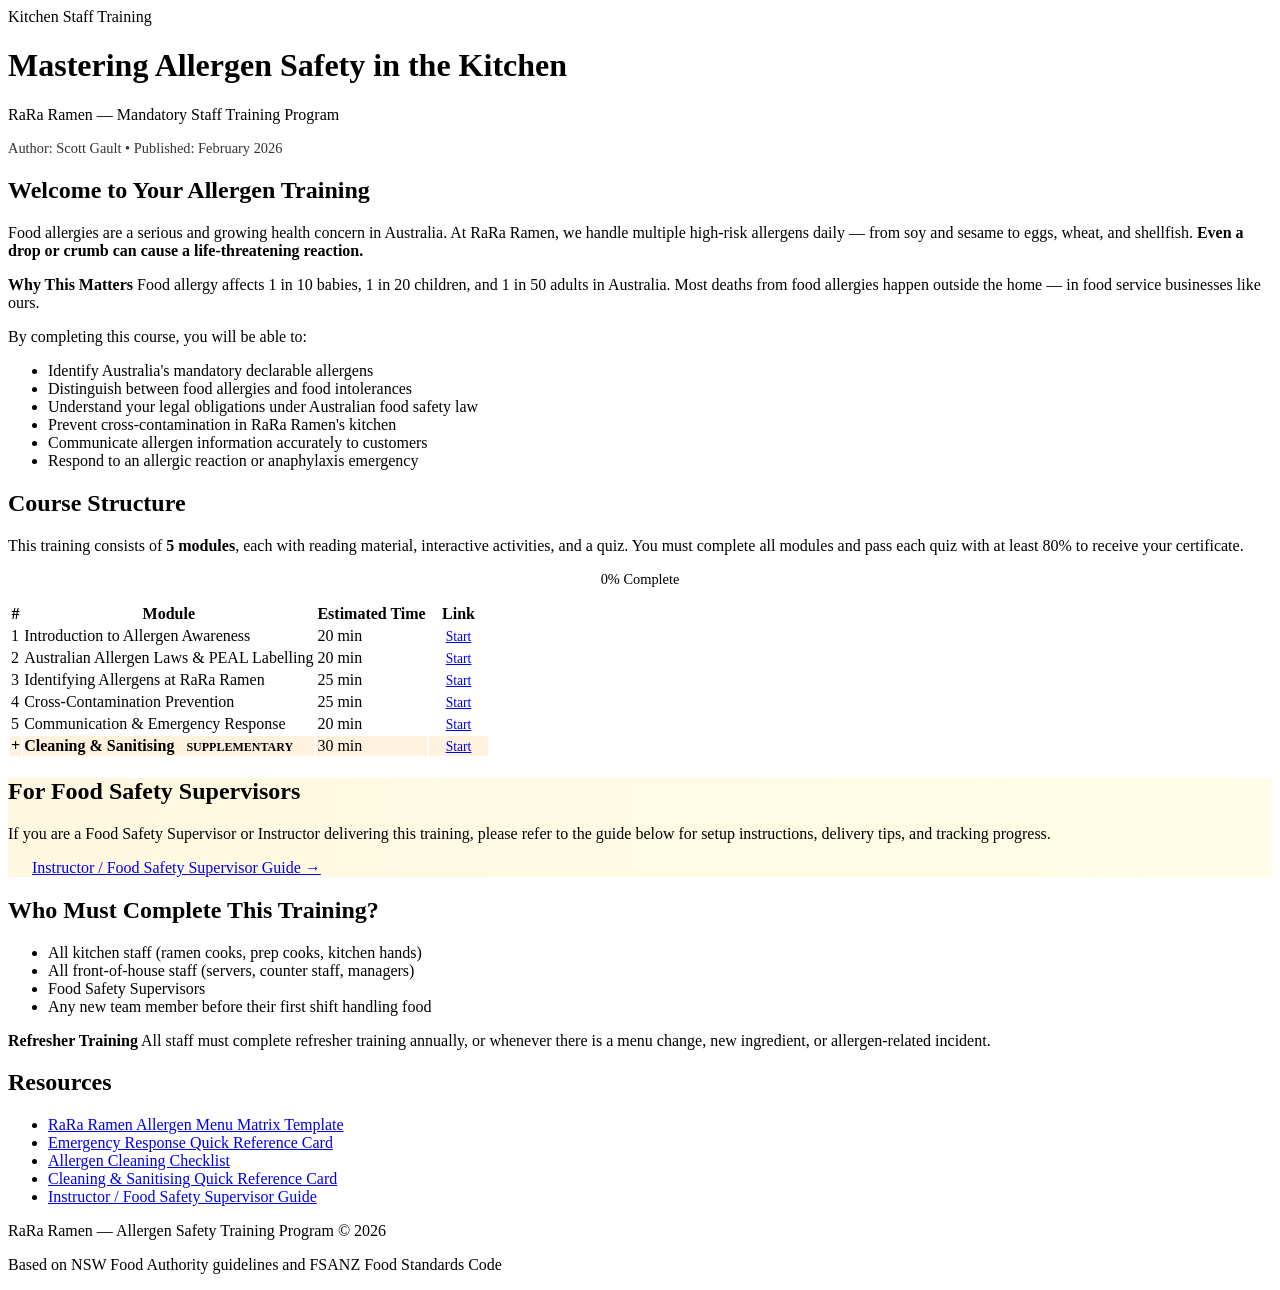
==== index.html @ ae876677 "Replace with correct RaRa Allergy Training course files" ====
<!DOCTYPE html>
<html lang="en">
<head>
  <meta charset="UTF-8">
  <meta name="viewport" content="width=device-width, initial-scale=1.0">
  <title>RaRa Ramen - Allergen Safety Training</title>
  <link rel="stylesheet" href="styles.css">
</head>
<body>

  <div class="course-header">
    <div class="badge">Kitchen Staff Training</div>
    <h1>Mastering Allergen Safety in the Kitchen</h1>
    <p class="subtitle">RaRa Ramen &mdash; Mandatory Staff Training Program</p>
    <p style="margin-top:12px; font-size:0.9em; opacity:0.8;">
      Author: Scott Gault &bull; Published: February 2026
    </p>
  </div>

  <div class="section">
    <h2>Welcome to Your Allergen Training</h2>
    <p>Food allergies are a serious and growing health concern in Australia. At RaRa Ramen, we handle multiple high-risk allergens daily &mdash; from soy and sesame to eggs, wheat, and shellfish. <strong>Even a drop or crumb can cause a life-threatening reaction.</strong></p>

    <div class="alert alert-danger">
      <strong>Why This Matters</strong>
      Food allergy affects 1 in 10 babies, 1 in 20 children, and 1 in 50 adults in Australia. Most deaths from food allergies happen outside the home &mdash; in food service businesses like ours.
    </div>

    <p>By completing this course, you will be able to:</p>
    <ul>
      <li>Identify Australia's mandatory declarable allergens</li>
      <li>Distinguish between food allergies and food intolerances</li>
      <li>Understand your legal obligations under Australian food safety law</li>
      <li>Prevent cross-contamination in RaRa Ramen's kitchen</li>
      <li>Communicate allergen information accurately to customers</li>
      <li>Respond to an allergic reaction or anaphylaxis emergency</li>
    </ul>
  </div>

  <div class="section">
    <h2>Course Structure</h2>
    <p>This training consists of <strong>5 modules</strong>, each with reading material, interactive activities, and a quiz. You must complete all modules and pass each quiz with at least 80% to receive your certificate.</p>

    <div class="progress-bar"><div class="progress-fill" style="width: 0%"></div></div>
    <p style="text-align:center; color: var(--text-secondary); font-size:0.9em;">0% Complete</p>

    <table>
      <thead>
        <tr>
          <th>#</th>
          <th>Module</th>
          <th>Estimated Time</th>
          <th>Link</th>
        </tr>
      </thead>
      <tbody>
        <tr>
          <td>1</td>
          <td>Introduction to Allergen Awareness</td>
          <td>20 min</td>
          <td><a href="modules/module-1.html" class="btn btn-primary" style="padding:6px 16px; font-size:0.85em;">Start</a></td>
        </tr>
        <tr>
          <td>2</td>
          <td>Australian Allergen Laws &amp; PEAL Labelling</td>
          <td>20 min</td>
          <td><a href="modules/module-2.html" class="btn btn-primary" style="padding:6px 16px; font-size:0.85em;">Start</a></td>
        </tr>
        <tr>
          <td>3</td>
          <td>Identifying Allergens at RaRa Ramen</td>
          <td>25 min</td>
          <td><a href="modules/module-3.html" class="btn btn-primary" style="padding:6px 16px; font-size:0.85em;">Start</a></td>
        </tr>
        <tr>
          <td>4</td>
          <td>Cross-Contamination Prevention</td>
          <td>25 min</td>
          <td><a href="modules/module-4.html" class="btn btn-primary" style="padding:6px 16px; font-size:0.85em;">Start</a></td>
        </tr>
        <tr>
          <td>5</td>
          <td>Communication &amp; Emergency Response</td>
          <td>20 min</td>
          <td><a href="modules/module-5.html" class="btn btn-primary" style="padding:6px 16px; font-size:0.85em;">Start</a></td>
        </tr>
        <tr style="background: #FFF3E0;">
          <td style="color:var(--warning-orange); font-weight:700;">+</td>
          <td><strong>Cleaning &amp; Sanitising</strong> <span style="background:var(--rara-gold); color:var(--rara-dark); padding:2px 8px; border-radius:10px; font-size:0.75em; font-weight:600;">SUPPLEMENTARY</span></td>
          <td>30 min</td>
          <td><a href="modules/cleaning-and-sanitising.html" class="btn btn-primary" style="padding:6px 16px; font-size:0.85em;">Start</a></td>
        </tr>
      </tbody>
    </table>
  </div>

  <div class="section" style="background: linear-gradient(to right, #FFF8E1, #FFFDE7); border: 2px solid var(--rara-gold);">
    <h2>For Food Safety Supervisors</h2>
    <p>If you are a Food Safety Supervisor or Instructor delivering this training, please refer to the guide below for setup instructions, delivery tips, and tracking progress.</p>
    <p style="margin-top: 12px;"><a href="resources/instructor-guide.html" class="btn btn-primary" style="padding: 10px 24px;">Instructor / Food Safety Supervisor Guide &rarr;</a></p>
  </div>

  <div class="section">
    <h2>Who Must Complete This Training?</h2>
    <ul>
      <li>All kitchen staff (ramen cooks, prep cooks, kitchen hands)</li>
      <li>All front-of-house staff (servers, counter staff, managers)</li>
      <li>Food Safety Supervisors</li>
      <li>Any new team member before their first shift handling food</li>
    </ul>

    <div class="alert alert-info">
      <strong>Refresher Training</strong>
      All staff must complete refresher training annually, or whenever there is a menu change, new ingredient, or allergen-related incident.
    </div>
  </div>

  <div class="section">
    <h2>Resources</h2>
    <ul>
      <li><a href="resources/allergen-matrix-template.html">RaRa Ramen Allergen Menu Matrix Template</a></li>
      <li><a href="resources/emergency-response-card.html">Emergency Response Quick Reference Card</a></li>
      <li><a href="resources/cleaning-checklist.html">Allergen Cleaning Checklist</a></li>
      <li><a href="resources/cleaning-quick-reference.html">Cleaning &amp; Sanitising Quick Reference Card</a></li>
      <li><a href="resources/instructor-guide.html">Instructor / Food Safety Supervisor Guide</a></li>
    </ul>
  </div>

  <div class="module-footer">
    <p>RaRa Ramen &mdash; Allergen Safety Training Program &copy; 2026</p>
    <p>Based on NSW Food Authority guidelines and FSANZ Food Standards Code</p>
  </div>

</body>
</html>
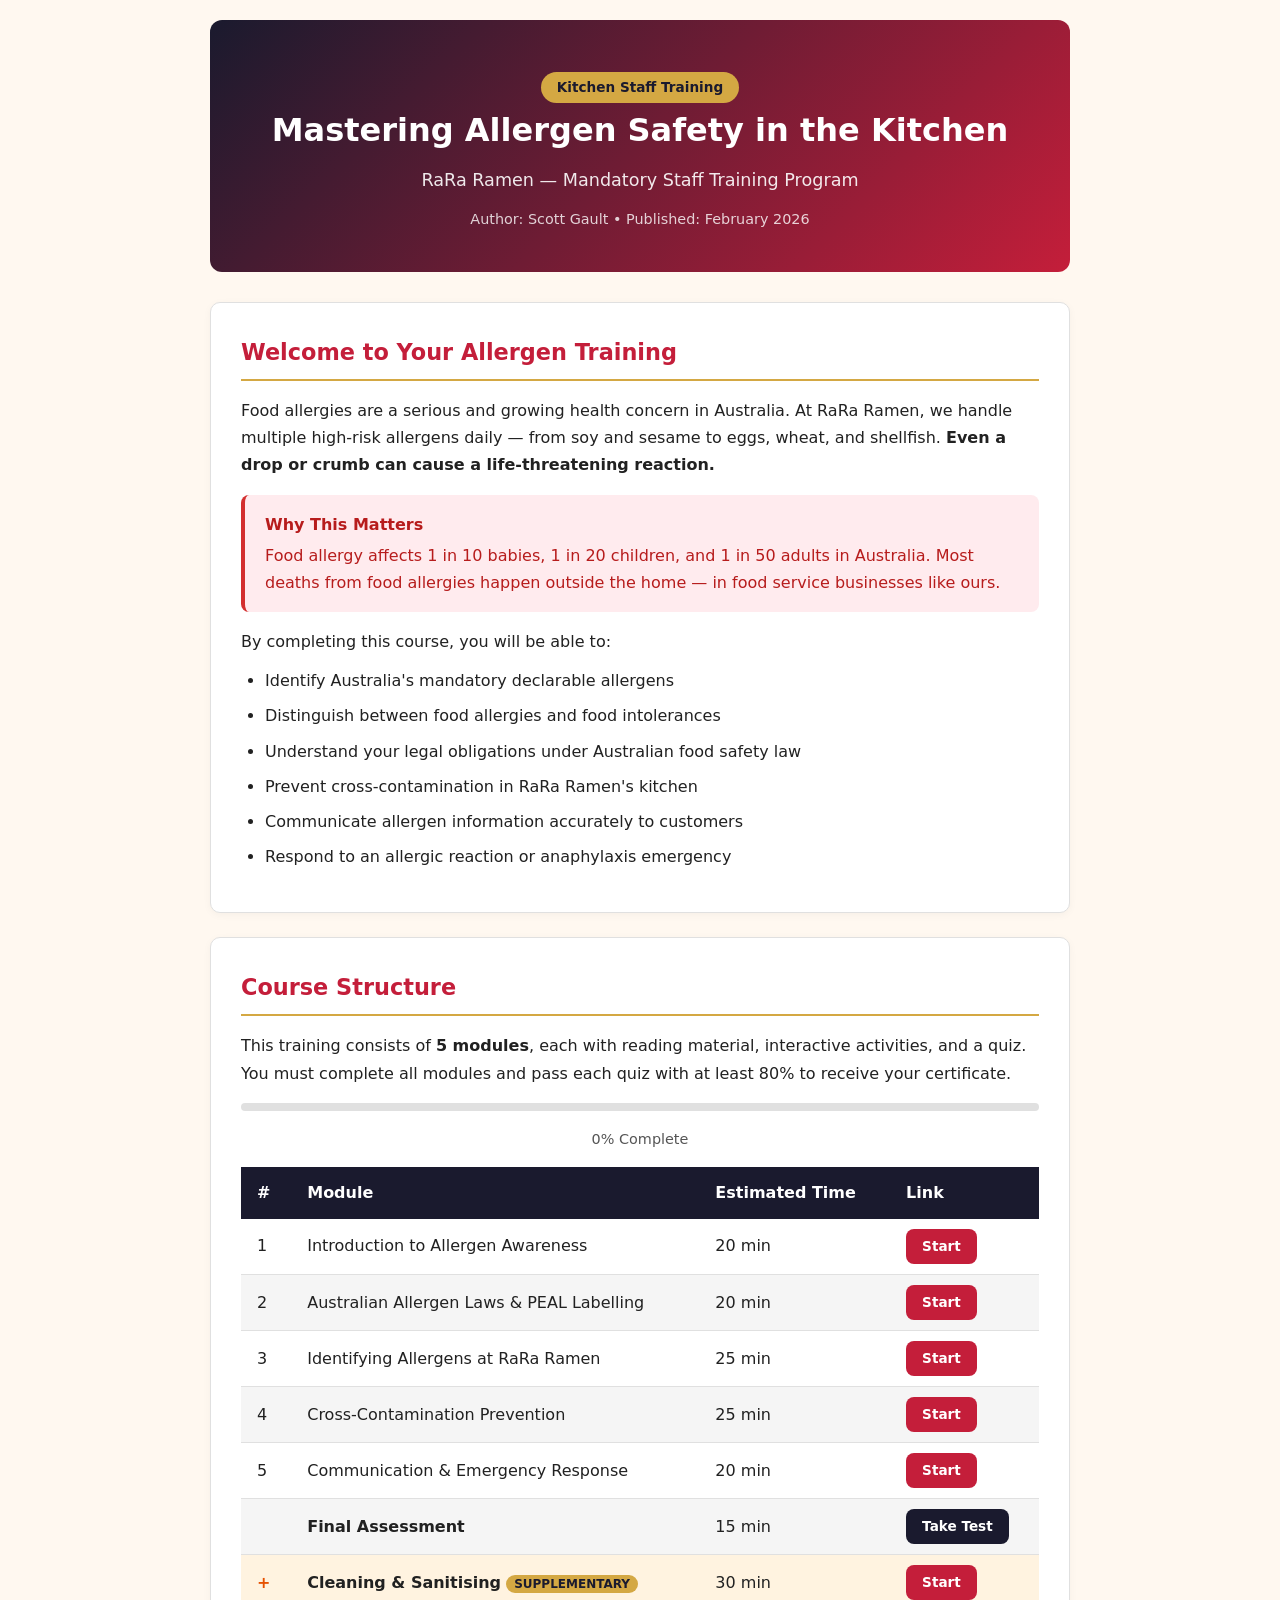
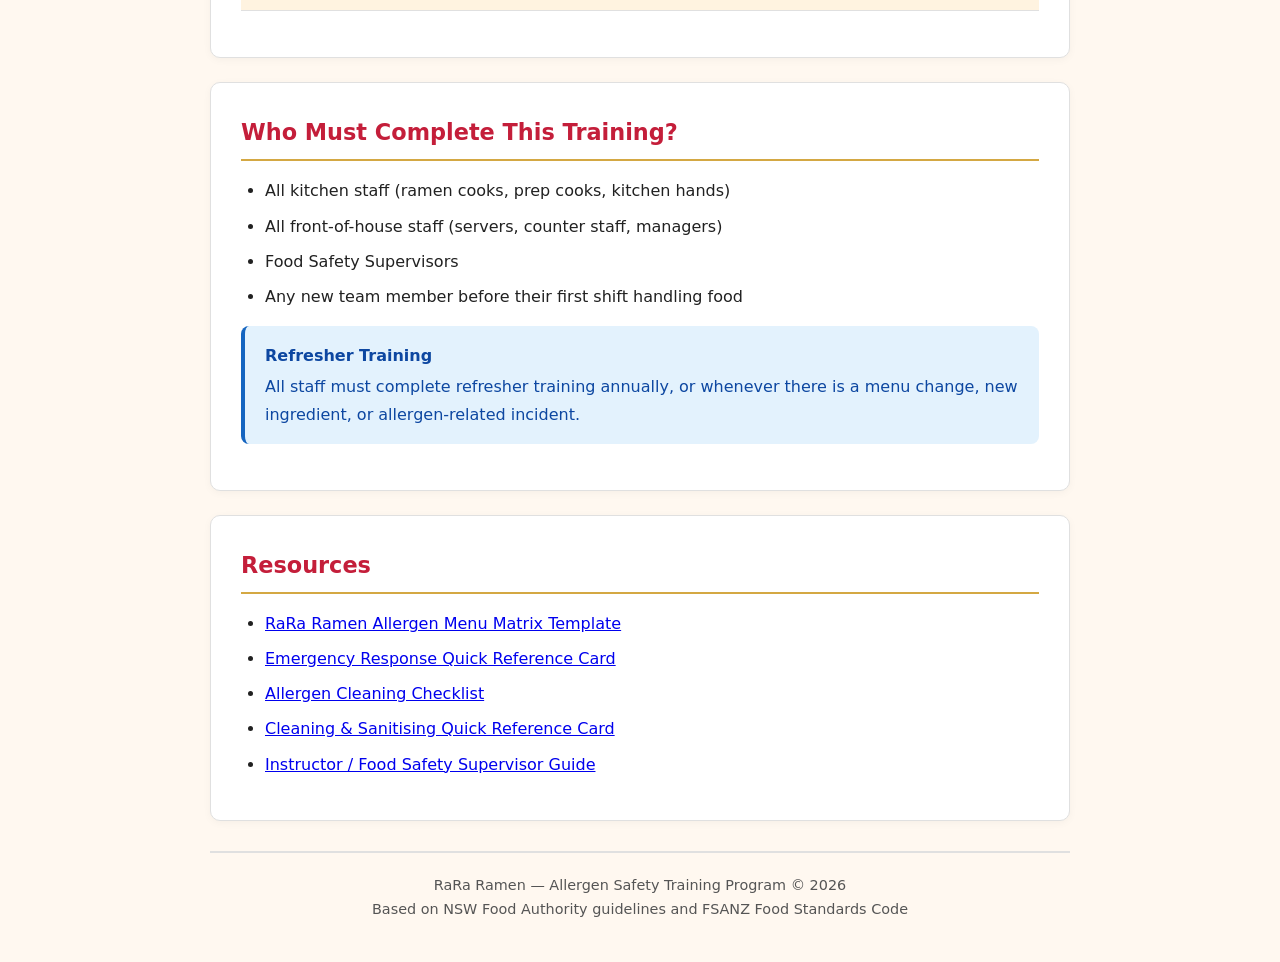
==== commit ee36aefc: "Add RaRa Ramen Allergy Training course" ====
--- a/index.html
+++ b/index.html
@@ -84,6 +84,12 @@
           <td>20 min</td>
           <td><a href="modules/module-5.html" class="btn btn-primary" style="padding:6px 16px; font-size:0.85em;">Start</a></td>
         </tr>
+        <tr>
+          <td></td>
+          <td><strong>Final Assessment</strong></td>
+          <td>15 min</td>
+          <td><a href="quizzes/final-assessment.html" class="btn btn-secondary" style="padding:6px 16px; font-size:0.85em;">Take Test</a></td>
+        </tr>
         <tr style="background: #FFF3E0;">
           <td style="color:var(--warning-orange); font-weight:700;">+</td>
           <td><strong>Cleaning &amp; Sanitising</strong> <span style="background:var(--rara-gold); color:var(--rara-dark); padding:2px 8px; border-radius:10px; font-size:0.75em; font-weight:600;">SUPPLEMENTARY</span></td>
@@ -92,12 +98,6 @@
         </tr>
       </tbody>
     </table>
-  </div>
-
-  <div class="section" style="background: linear-gradient(to right, #FFF8E1, #FFFDE7); border: 2px solid var(--rara-gold);">
-    <h2>For Food Safety Supervisors</h2>
-    <p>If you are a Food Safety Supervisor or Instructor delivering this training, please refer to the guide below for setup instructions, delivery tips, and tracking progress.</p>
-    <p style="margin-top: 12px;"><a href="resources/instructor-guide.html" class="btn btn-primary" style="padding: 10px 24px;">Instructor / Food Safety Supervisor Guide &rarr;</a></p>
   </div>
 
   <div class="section">
--- a/styles.css
+++ b/styles.css
@@ -0,0 +1,408 @@
+/* RaRa Ramen Allergy Training Module - Shared Styles */
+:root {
+  --rara-red: #C41E3A;
+  --rara-dark: #1a1a2e;
+  --rara-cream: #FFF8F0;
+  --rara-gold: #D4A843;
+  --accent-green: #2E7D32;
+  --accent-blue: #1565C0;
+  --danger-red: #D32F2F;
+  --warning-orange: #E65100;
+  --text-primary: #212121;
+  --text-secondary: #555;
+  --border-light: #e0e0e0;
+}
+
+* { box-sizing: border-box; margin: 0; padding: 0; }
+
+body {
+  font-family: 'Segoe UI', system-ui, -apple-system, sans-serif;
+  color: var(--text-primary);
+  background: var(--rara-cream);
+  line-height: 1.7;
+  max-width: 900px;
+  margin: 0 auto;
+  padding: 20px;
+}
+
+/* Header */
+.course-header {
+  background: linear-gradient(135deg, var(--rara-dark), var(--rara-red));
+  color: white;
+  padding: 40px;
+  border-radius: 12px;
+  margin-bottom: 30px;
+  text-align: center;
+}
+.course-header h1 { font-size: 2em; margin-bottom: 8px; }
+.course-header .subtitle { font-size: 1.1em; opacity: 0.9; }
+.course-header .badge {
+  display: inline-block;
+  background: var(--rara-gold);
+  color: var(--rara-dark);
+  padding: 4px 16px;
+  border-radius: 20px;
+  font-weight: 600;
+  font-size: 0.85em;
+  margin-top: 12px;
+}
+
+/* Module header */
+.module-header {
+  background: linear-gradient(135deg, var(--rara-dark), var(--rara-red));
+  color: white;
+  padding: 30px 40px;
+  border-radius: 12px;
+  margin-bottom: 30px;
+}
+.module-header .module-number {
+  font-size: 0.85em;
+  text-transform: uppercase;
+  letter-spacing: 2px;
+  opacity: 0.8;
+}
+.module-header h1 { font-size: 1.8em; margin: 8px 0; }
+.module-header .learning-objective {
+  background: rgba(255,255,255,0.15);
+  padding: 12px 16px;
+  border-radius: 8px;
+  margin-top: 12px;
+  font-size: 0.95em;
+  line-height: 1.5;
+}
+.module-header .learning-objective strong { color: var(--rara-gold); }
+
+/* Navigation */
+.nav-bar {
+  display: flex;
+  justify-content: space-between;
+  align-items: center;
+  padding: 12px 0;
+  margin-bottom: 20px;
+  border-bottom: 2px solid var(--border-light);
+}
+.nav-bar a {
+  color: var(--rara-red);
+  text-decoration: none;
+  font-weight: 600;
+  padding: 8px 16px;
+  border-radius: 6px;
+  transition: background 0.2s;
+}
+.nav-bar a:hover { background: rgba(196,30,58,0.1); }
+
+/* Content sections */
+.section {
+  background: white;
+  padding: 30px;
+  border-radius: 10px;
+  margin-bottom: 24px;
+  border: 1px solid var(--border-light);
+  box-shadow: 0 2px 8px rgba(0,0,0,0.04);
+}
+.section h2 {
+  color: var(--rara-red);
+  font-size: 1.4em;
+  margin-bottom: 16px;
+  padding-bottom: 8px;
+  border-bottom: 2px solid var(--rara-gold);
+}
+.section h3 {
+  color: var(--rara-dark);
+  font-size: 1.15em;
+  margin: 20px 0 10px;
+}
+
+/* Alert boxes */
+.alert {
+  padding: 16px 20px;
+  border-radius: 8px;
+  margin: 16px 0;
+  border-left: 4px solid;
+}
+.alert-danger {
+  background: #FFEBEE;
+  border-color: var(--danger-red);
+  color: #B71C1C;
+}
+.alert-warning {
+  background: #FFF3E0;
+  border-color: var(--warning-orange);
+  color: #BF360C;
+}
+.alert-info {
+  background: #E3F2FD;
+  border-color: var(--accent-blue);
+  color: #0D47A1;
+}
+.alert-success {
+  background: #E8F5E9;
+  border-color: var(--accent-green);
+  color: #1B5E20;
+}
+.alert strong { display: block; margin-bottom: 4px; }
+
+/* Key points / lists */
+ul, ol { padding-left: 24px; margin: 12px 0; }
+li { margin-bottom: 8px; }
+
+.key-points {
+  background: #F5F5F5;
+  padding: 20px 24px;
+  border-radius: 8px;
+  margin: 16px 0;
+}
+.key-points h4 {
+  color: var(--rara-red);
+  margin-bottom: 10px;
+}
+
+/* Allergen cards */
+.allergen-grid {
+  display: grid;
+  grid-template-columns: repeat(auto-fill, minmax(200px, 1fr));
+  gap: 16px;
+  margin: 20px 0;
+}
+.allergen-card {
+  background: white;
+  border: 2px solid var(--border-light);
+  border-radius: 10px;
+  padding: 20px;
+  text-align: center;
+  transition: transform 0.2s, box-shadow 0.2s;
+}
+.allergen-card:hover {
+  transform: translateY(-2px);
+  box-shadow: 0 4px 12px rgba(0,0,0,0.1);
+}
+.allergen-card .emoji { font-size: 2.5em; margin-bottom: 8px; }
+.allergen-card .name { font-weight: 700; color: var(--rara-dark); font-size: 1.1em; }
+.allergen-card .detail { font-size: 0.85em; color: var(--text-secondary); margin-top: 6px; }
+
+/* Scenario / case study boxes */
+.scenario {
+  background: linear-gradient(to right, #FFF8E1, #FFFDE7);
+  border: 2px solid var(--rara-gold);
+  border-radius: 10px;
+  padding: 24px;
+  margin: 20px 0;
+}
+.scenario h4 {
+  color: var(--rara-dark);
+  margin-bottom: 12px;
+}
+
+/* Flipcards */
+.flipcard-container {
+  display: grid;
+  grid-template-columns: repeat(auto-fill, minmax(250px, 1fr));
+  gap: 16px;
+  margin: 20px 0;
+}
+.flipcard {
+  perspective: 1000px;
+  height: 180px;
+  cursor: pointer;
+}
+.flipcard-inner {
+  position: relative;
+  width: 100%;
+  height: 100%;
+  transition: transform 0.6s;
+  transform-style: preserve-3d;
+}
+.flipcard:hover .flipcard-inner,
+.flipcard.flipped .flipcard-inner {
+  transform: rotateY(180deg);
+}
+.flipcard-front, .flipcard-back {
+  position: absolute;
+  width: 100%;
+  height: 100%;
+  backface-visibility: hidden;
+  border-radius: 10px;
+  display: flex;
+  align-items: center;
+  justify-content: center;
+  padding: 20px;
+  text-align: center;
+  font-weight: 600;
+}
+.flipcard-front {
+  background: var(--rara-red);
+  color: white;
+  font-size: 1.05em;
+}
+.flipcard-back {
+  background: var(--rara-dark);
+  color: white;
+  transform: rotateY(180deg);
+  font-size: 0.95em;
+  font-weight: 400;
+  line-height: 1.5;
+}
+
+/* Steps */
+.steps { counter-reset: step; margin: 20px 0; }
+.step {
+  display: flex;
+  gap: 16px;
+  margin-bottom: 16px;
+  align-items: flex-start;
+}
+.step-number {
+  counter-increment: step;
+  background: var(--rara-red);
+  color: white;
+  width: 36px;
+  height: 36px;
+  border-radius: 50%;
+  display: flex;
+  align-items: center;
+  justify-content: center;
+  font-weight: 700;
+  flex-shrink: 0;
+}
+.step-content { flex: 1; }
+.step-content strong { display: block; margin-bottom: 4px; }
+
+/* Quiz styles */
+.quiz-container {
+  background: white;
+  padding: 30px;
+  border-radius: 10px;
+  margin-bottom: 24px;
+  border: 2px solid var(--accent-blue);
+}
+.quiz-container h3 {
+  color: var(--accent-blue);
+  margin-bottom: 16px;
+}
+.question {
+  background: #F5F5F5;
+  padding: 20px;
+  border-radius: 8px;
+  margin-bottom: 20px;
+}
+.question p { font-weight: 600; margin-bottom: 12px; }
+.question label {
+  display: block;
+  padding: 10px 16px;
+  margin: 6px 0;
+  border-radius: 6px;
+  cursor: pointer;
+  transition: background 0.2s;
+  border: 1px solid transparent;
+}
+.question label:hover { background: #E3F2FD; border-color: var(--accent-blue); }
+.question input[type="radio"] { margin-right: 10px; }
+.feedback {
+  display: none;
+  padding: 12px 16px;
+  border-radius: 6px;
+  margin-top: 10px;
+}
+.feedback.correct { display: block; background: #E8F5E9; color: #1B5E20; }
+.feedback.incorrect { display: block; background: #FFEBEE; color: #B71C1C; }
+
+.btn {
+  display: inline-block;
+  padding: 12px 28px;
+  border-radius: 8px;
+  border: none;
+  font-size: 1em;
+  font-weight: 600;
+  cursor: pointer;
+  transition: all 0.2s;
+  text-decoration: none;
+}
+.btn-primary {
+  background: var(--rara-red);
+  color: white;
+}
+.btn-primary:hover { background: #A01830; }
+.btn-secondary {
+  background: var(--rara-dark);
+  color: white;
+}
+
+/* Progress indicator */
+.progress-bar {
+  background: #E0E0E0;
+  border-radius: 10px;
+  height: 8px;
+  margin: 16px 0;
+  overflow: hidden;
+}
+.progress-fill {
+  background: linear-gradient(90deg, var(--rara-red), var(--rara-gold));
+  height: 100%;
+  border-radius: 10px;
+  transition: width 0.3s;
+}
+
+/* Table */
+table {
+  width: 100%;
+  border-collapse: collapse;
+  margin: 16px 0;
+}
+th {
+  background: var(--rara-dark);
+  color: white;
+  padding: 12px 16px;
+  text-align: left;
+}
+td {
+  padding: 10px 16px;
+  border-bottom: 1px solid var(--border-light);
+}
+tr:nth-child(even) { background: #F5F5F5; }
+
+/* Checklist */
+.checklist { list-style: none; padding: 0; }
+.checklist li {
+  padding: 10px 16px;
+  border-bottom: 1px solid var(--border-light);
+  display: flex;
+  align-items: center;
+  gap: 10px;
+}
+.checklist li::before {
+  content: "☐";
+  font-size: 1.2em;
+  color: var(--rara-red);
+}
+
+/* Footer */
+.module-footer {
+  text-align: center;
+  padding: 20px;
+  margin-top: 30px;
+  border-top: 2px solid var(--border-light);
+  color: var(--text-secondary);
+  font-size: 0.9em;
+}
+
+/* Print styles */
+@media print {
+  body { max-width: 100%; padding: 0; background: white; }
+  .nav-bar { display: none; }
+  .section { break-inside: avoid; box-shadow: none; border: 1px solid #ccc; }
+  .flipcard { height: auto; }
+  .flipcard-inner { transform: none !important; }
+  .flipcard-front, .flipcard-back {
+    position: relative;
+    backface-visibility: visible;
+    transform: none !important;
+  }
+}
+
+@media (max-width: 600px) {
+  body { padding: 12px; }
+  .course-header, .module-header { padding: 20px; }
+  .course-header h1, .module-header h1 { font-size: 1.4em; }
+  .allergen-grid { grid-template-columns: repeat(2, 1fr); }
+  .flipcard-container { grid-template-columns: 1fr; }
+}
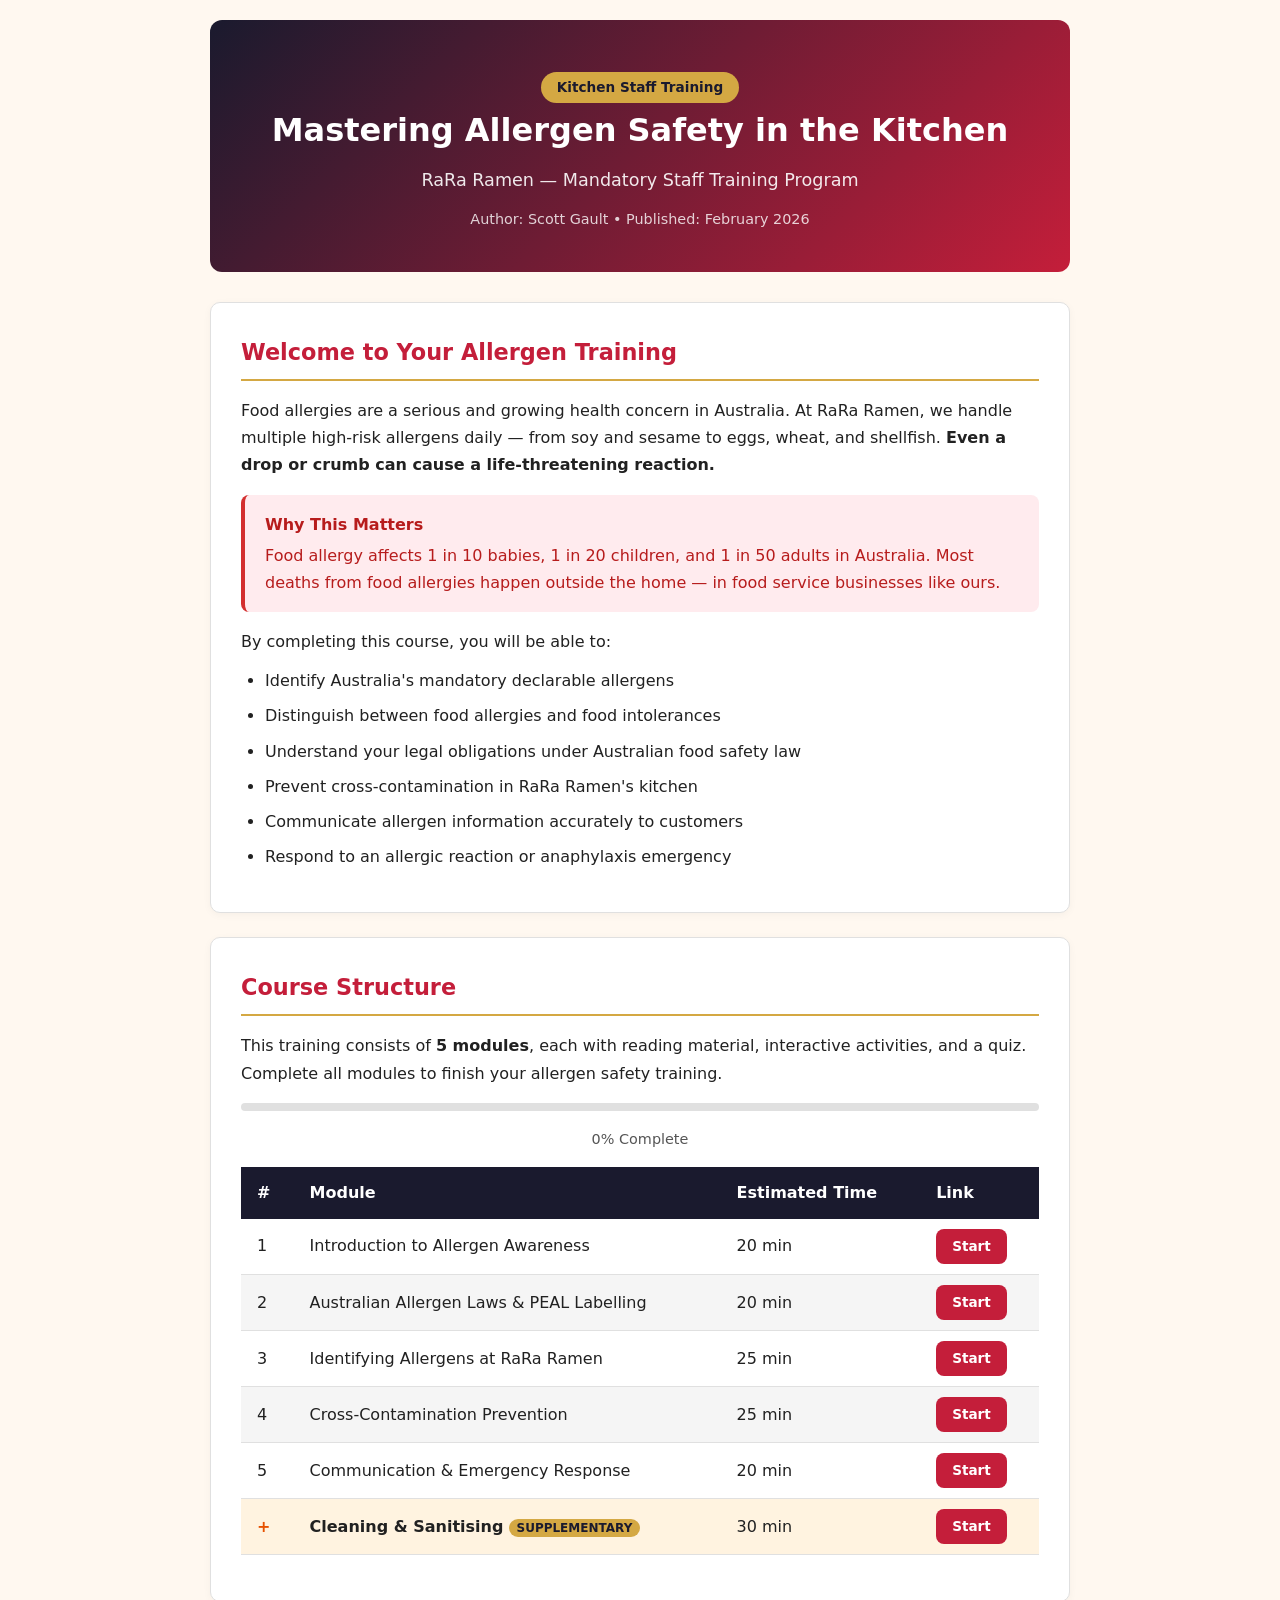
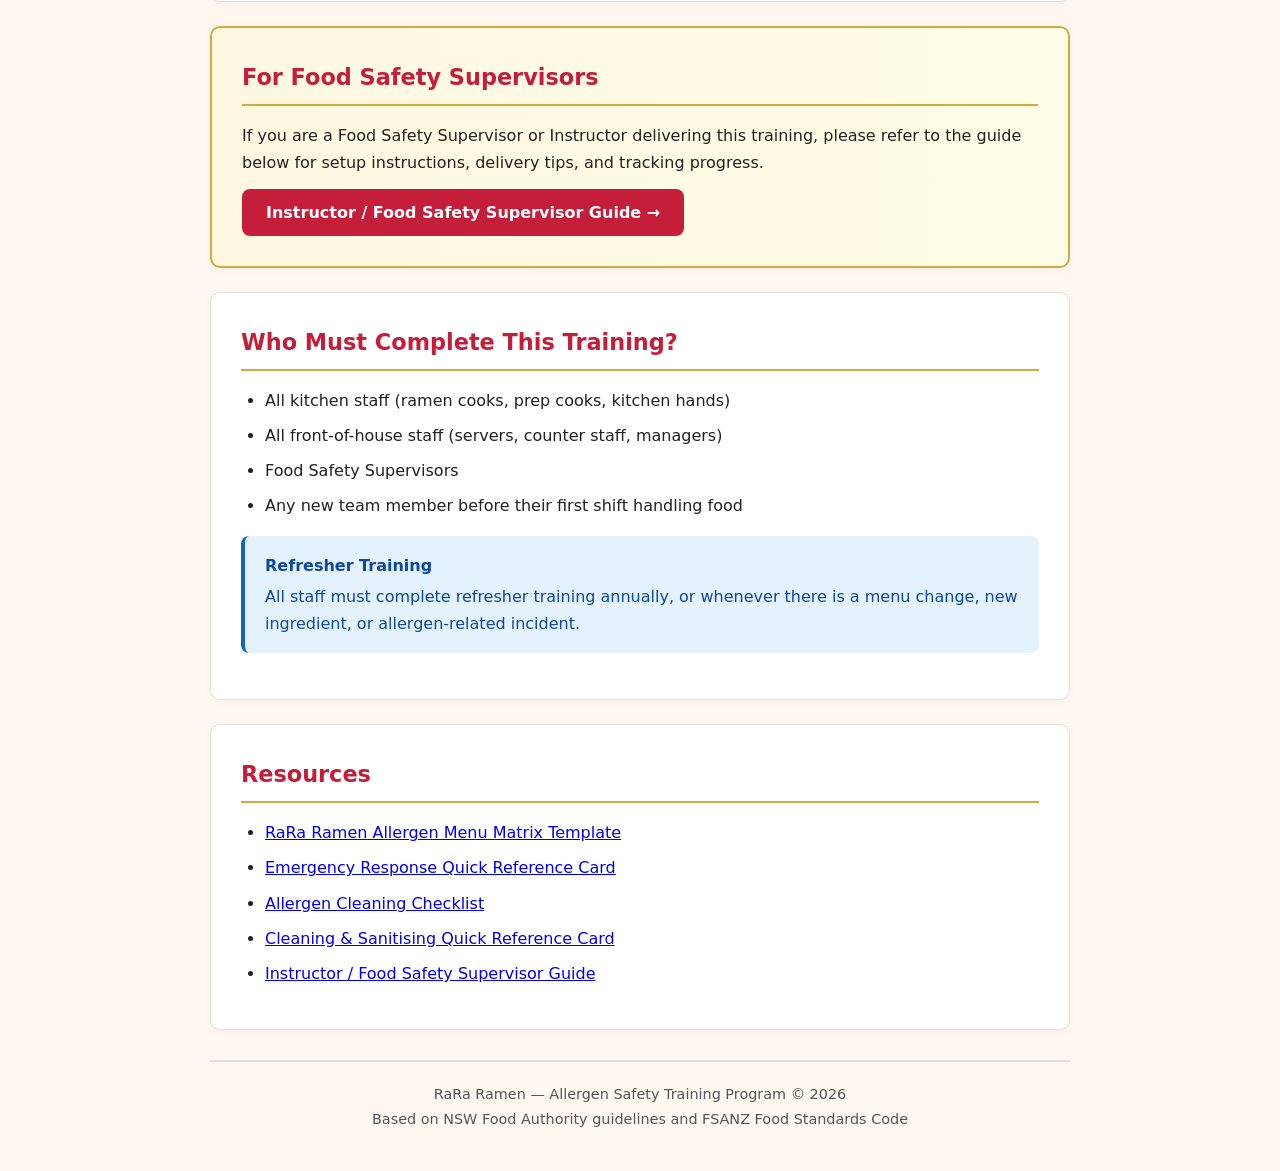
==== commit d3d39bcd: "Update course: remove final assessment, add RaRa allergy procedure, fix button visibility" ====
--- a/index.html
+++ b/index.html
@@ -39,7 +39,7 @@
 
   <div class="section">
     <h2>Course Structure</h2>
-    <p>This training consists of <strong>5 modules</strong>, each with reading material, interactive activities, and a quiz. You must complete all modules and pass each quiz with at least 80% to receive your certificate.</p>
+    <p>This training consists of <strong>5 modules</strong>, each with reading material, interactive activities, and a quiz. Complete all modules to finish your allergen safety training.</p>
 
     <div class="progress-bar"><div class="progress-fill" style="width: 0%"></div></div>
     <p style="text-align:center; color: var(--text-secondary); font-size:0.9em;">0% Complete</p>
@@ -84,12 +84,6 @@
           <td>20 min</td>
           <td><a href="modules/module-5.html" class="btn btn-primary" style="padding:6px 16px; font-size:0.85em;">Start</a></td>
         </tr>
-        <tr>
-          <td></td>
-          <td><strong>Final Assessment</strong></td>
-          <td>15 min</td>
-          <td><a href="quizzes/final-assessment.html" class="btn btn-secondary" style="padding:6px 16px; font-size:0.85em;">Take Test</a></td>
-        </tr>
         <tr style="background: #FFF3E0;">
           <td style="color:var(--warning-orange); font-weight:700;">+</td>
           <td><strong>Cleaning &amp; Sanitising</strong> <span style="background:var(--rara-gold); color:var(--rara-dark); padding:2px 8px; border-radius:10px; font-size:0.75em; font-weight:600;">SUPPLEMENTARY</span></td>
@@ -98,6 +92,12 @@
         </tr>
       </tbody>
     </table>
+  </div>
+
+  <div class="section" style="background: linear-gradient(to right, #FFF8E1, #FFFDE7); border: 2px solid var(--rara-gold);">
+    <h2>For Food Safety Supervisors</h2>
+    <p>If you are a Food Safety Supervisor or Instructor delivering this training, please refer to the guide below for setup instructions, delivery tips, and tracking progress.</p>
+    <p style="margin-top: 12px;"><a href="resources/instructor-guide.html" class="btn btn-primary" style="padding: 10px 24px;">Instructor / Food Safety Supervisor Guide &rarr;</a></p>
   </div>
 
   <div class="section">
--- a/styles.css
+++ b/styles.css
@@ -90,6 +90,14 @@
   transition: background 0.2s;
 }
 .nav-bar a:hover { background: rgba(196,30,58,0.1); }
+.nav-bar a.btn-primary {
+  color: white;
+  background: var(--rara-red);
+}
+.nav-bar a.btn-primary:hover {
+  background: #A01830;
+  color: white;
+}
 
 /* Content sections */
 .section {
